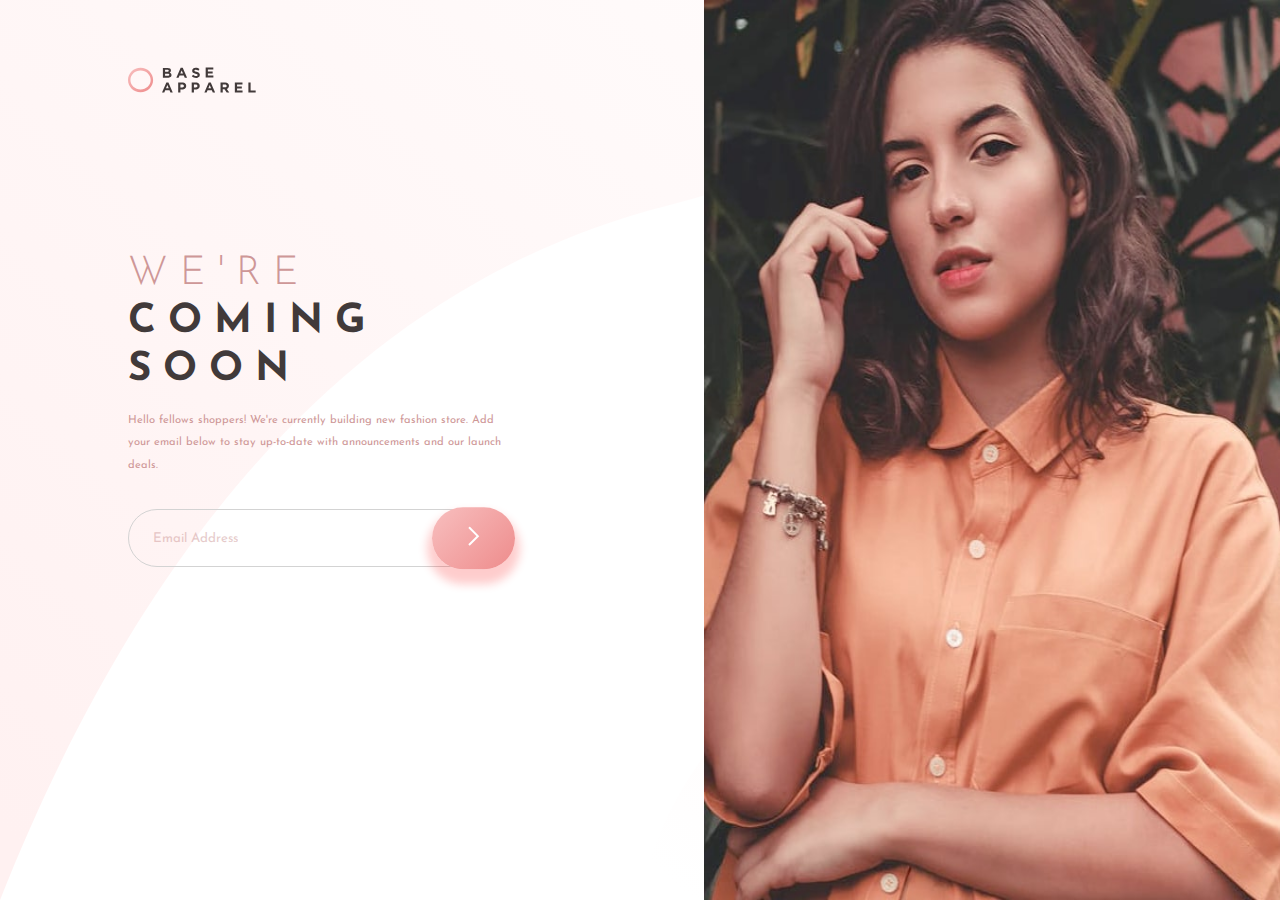
==== try.html @ 9176ec2a "all files are staged properly" ====
<!DOCTYPE html>
<html lang="en">
<head>
    <meta charset="UTF-8">
    <meta http-equiv="X-UA-Compatible" content="IE=edge">
    <meta name="viewport" content="width=device-width, initial-scale=1.0">
    <title>Frontend Mentor | Base apparel Coming Soon</title>
    <link rel="stylesheet" href="try.css">
    <link rel="stylesheet" href="try.js">
    <link rel="icon" type="image/png" sizes="32x32" href="assets/favicon-32x32.png">
    
    <link rel="preconnect" href="https://fonts.gstatic.com">
    <link href="https://fonts.googleapis.com/css2?family=Josefin+Sans:wght@300;400;600&display=swap" rel="stylesheet">
</head>
<body>

    <div class="content">
        <div class="logo">
            <img src="assets/logo.svg" alt="Base Apparel Logo">
        </div>
        <div class="images">  
            <img class="deskpic" id="deskpic" src="assets/hero-desktop.jpg" alt="photo">
            <img class="mblpic" id="mblpic" src="assets/hero-mobile.jpg" alt="pic">
        </div>
        <div class="main">
            <h1>WE'RE <span>COMING SOON</span></h1>
            <p>Hello fellows shoppers! We're currently building new fashion store.
                Add your email below to stay up-to-date with announcements and our launch deals.
            </p>
            <form class="form" action="try.html" method="POST">
                <div class="input_cont">
                    <input type="text" name="email" id="email" placeholder="Email Address">
                    <img src="assets/icon-error.svg" alt="error icon" id="erroricon">
                    <button  type="submit" id="form_submit">
                        <img src="assets/icon-arrow.svg">
                    </button>
                    <small id="error-message"></small>
                </div>
            </form>
        </div>
    </div>

    
</body>
</html>
---- try.css ----
@import url('https://fonts.googleapis.com/css2?family=Josefin+Sans:wght@300&display=swap');
@import url('https://fonts.googleapis.com/css2?family=Josefin+Sans:wght@300;400&display=swap');
@import url('https://fonts.googleapis.com/css2?family=Josefin+Sans:wght@300;400;600&display=swap');

* {
    margin: 0;
    padding: 0;
    box-sizing: border-box;
    font-family: 'Josefin Sans', sans-serif;
}
:root {
    --des-red: hsl(0, 36%, 70%);
    --sft-red: hsl(0, 93%, 68%);
    --drk-gry-red: hsl(0, 6%, 24%);
}  
body {
    min-height: 100vh;
    position: relative;
}
.content {
    display: grid;
    grid-template-columns: 1fr, 1fr, 1fr;
    color: var(--des-red);
    background: linear-gradient(135deg, hsl(0, 0%, 100%), hsl(0, 100%, 98%));
}
.logo{
  margin: 0vh 10vw;
}
.logo img{
    width: 30%;
}
.images{
    width: 100%;
}
#mblpic{
    width: 100%;
    height: 100%;
}
#deskpic{
    display: none;
}
.main{
    margin: 10vh 10vw;
    text-align: center;
}
.main h1{
    font-size: 2.5rem;
    text-transform: uppercase;
    font-weight: 300;
    letter-spacing: 0.4em;
}
.main h1 span{
    color: var(--drk-gry-red);
    font-weight: 400;
}
.main p{
    font-size: 0.85rem;
    line-height: 1.7;
    margin: 1rem 0;
}
.input_cont {
    display: flex;
    position: relative;
    border: 1px solid lightgray;
    border-radius: 2em;
    padding: 1rem 1.5rem;
}
.input_cont input {
    border: none;
    width: 40%;
    background: transparent;
}
.input_cont input::placeholder {
    color: var(--des-red);
    opacity: 0.5;
}
#erroricon {
    visibility: hidden;
    margin: 0 auto;
}
.input_cont button {
    position: absolute;
    right: -1%;
    top: 50%;
    transform: translateY(-50%);
    border: none;
    border-radius: 3em;
    padding: 1.2rem 2.2rem;
    background: linear-gradient(135deg, hsl(0, 80%, 86%), hsl(0, 74%, 74%));
    box-shadow: 0px 10px 10px 5px rgba(250, 0, 0, 0.2);
    cursor: pointer;
}
#error-message {
    position: absolute;
    bottom: -50%;
    color: var(--sft-red);
}
@media (min-width: 900px) {
    body {
      max-height: 100vh;
    }
    .content {
      min-height: 100vh;
      grid-template-columns: 55% 45%;
      grid-template-rows: 10rem auto;
      background-image: url('assets/bg-pattern-desktop.svg');
      background-repeat: no-repeat;
      background-size: 100%;
      background-position: bottom left;
    }
    .images {
      grid-area: 1/2/3/3;
      max-height: 100vh;
    }
    #mblpic {
      display: none;
    }
    #deskpic {
      display: unset;
      width: 100%;
      height: 100%;
    }
    .logo {
      display: grid;
      align-items: center;
      margin: 0vh 10vw;
    }
    .logo img {
      width: 8rem;
    }
    .main {
      margin: 10vh 15vw 10vh 10vw;
      text-align: left;
    }
    .main h1 {
      font-size: 2.5rem;
      letter-spacing: 0.3em;
      line-height: 1.2;
    }
    .main h1 span {
      font-weight: 700;
    }
    .main p {
      font-size: 0.7rem;
      margin: 1rem 0 2rem;
      line-height: 2;
    }
    .input_cont input {
      width: 60%;
    }
}
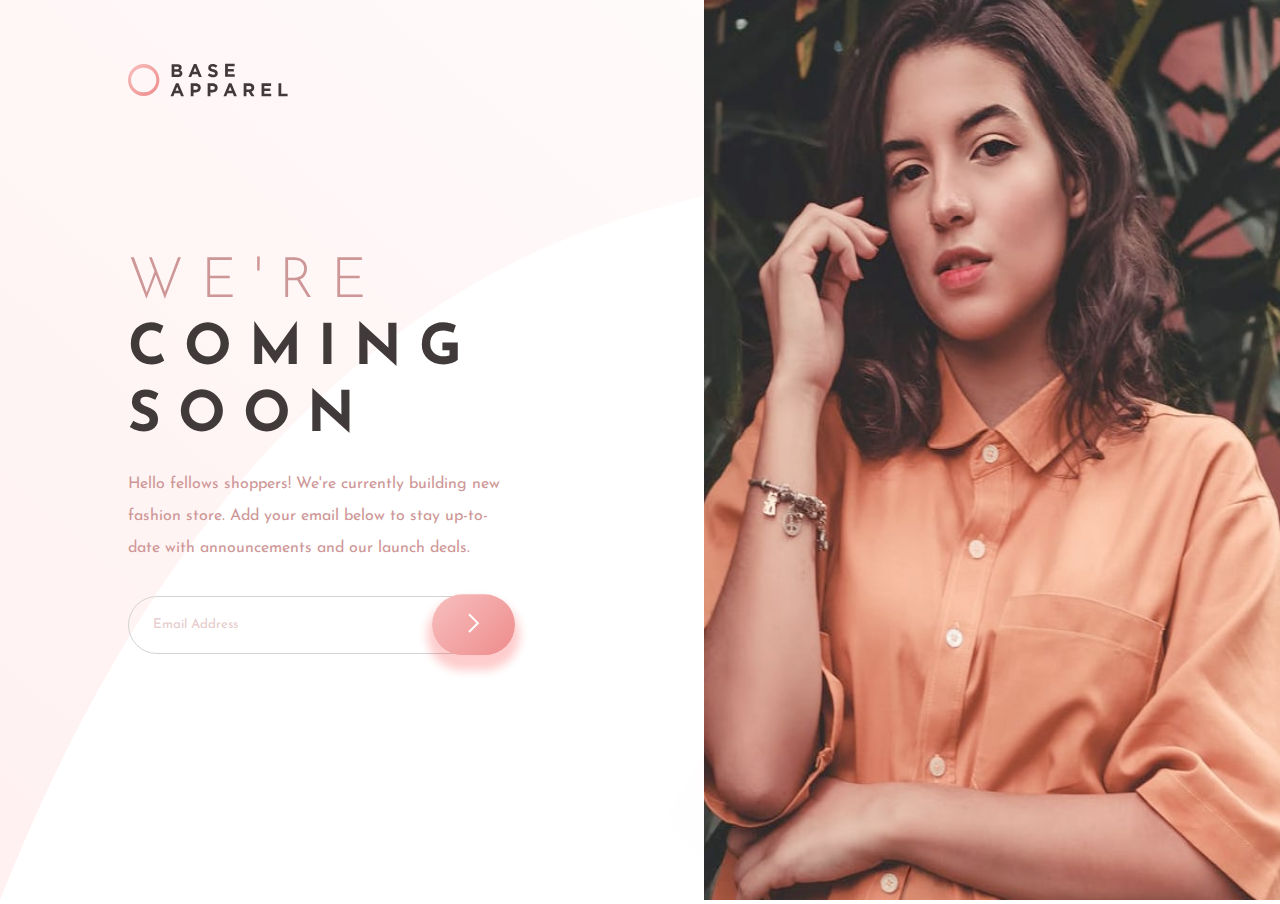
==== commit de097347: "edited all query." ====
--- a/try.html
+++ b/try.html
@@ -6,9 +6,8 @@
     <meta name="viewport" content="width=device-width, initial-scale=1.0">
     <title>Frontend Mentor | Base apparel Coming Soon</title>
     <link rel="stylesheet" href="try.css">
-    <link rel="stylesheet" href="try.js">
     <link rel="icon" type="image/png" sizes="32x32" href="assets/favicon-32x32.png">
-    
+    <script type="text/javascript" src="index.js"></script>
     <link rel="preconnect" href="https://fonts.gstatic.com">
     <link href="https://fonts.googleapis.com/css2?family=Josefin+Sans:wght@300;400;600&display=swap" rel="stylesheet">
 </head>
@@ -27,12 +26,12 @@
             <p>Hello fellows shoppers! We're currently building new fashion store.
                 Add your email below to stay up-to-date with announcements and our launch deals.
             </p>
-            <form class="form" action="try.html" method="POST">
+            <form class="form" action="#" method="POST">
                 <div class="input_cont">
                     <input type="text" name="email" id="email" placeholder="Email Address">
                     <img src="assets/icon-error.svg" alt="error icon" id="erroricon">
-                    <button  type="submit" id="form_submit">
-                        <img src="assets/icon-arrow.svg">
+                    <button name="button" type="submit" id="form_submit">
+                        <img src="assets/icon-arrow.svg" alt="submit_arrow">
                     </button>
                     <small id="error-message"></small>
                 </div>
--- a/try.css
+++ b/try.css
@@ -105,6 +105,7 @@
       grid-template-rows: 10rem auto;
       background-image: url('assets/bg-pattern-desktop.svg');
       background-repeat: no-repeat;
+      background-size: cover;
       background-size: 100%;
       background-position: bottom left;
     }
@@ -126,14 +127,14 @@
       margin: 0vh 10vw;
     }
     .logo img {
-      width: 8rem;
+      width: 10rem;
     }
     .main {
       margin: 10vh 15vw 10vh 10vw;
       text-align: left;
     }
     .main h1 {
-      font-size: 2.5rem;
+      font-size: 3.5rem;
       letter-spacing: 0.3em;
       line-height: 1.2;
     }
@@ -141,7 +142,7 @@
       font-weight: 700;
     }
     .main p {
-      font-size: 0.7rem;
+      font-size: 1rem;
       margin: 1rem 0 2rem;
       line-height: 2;
     }
